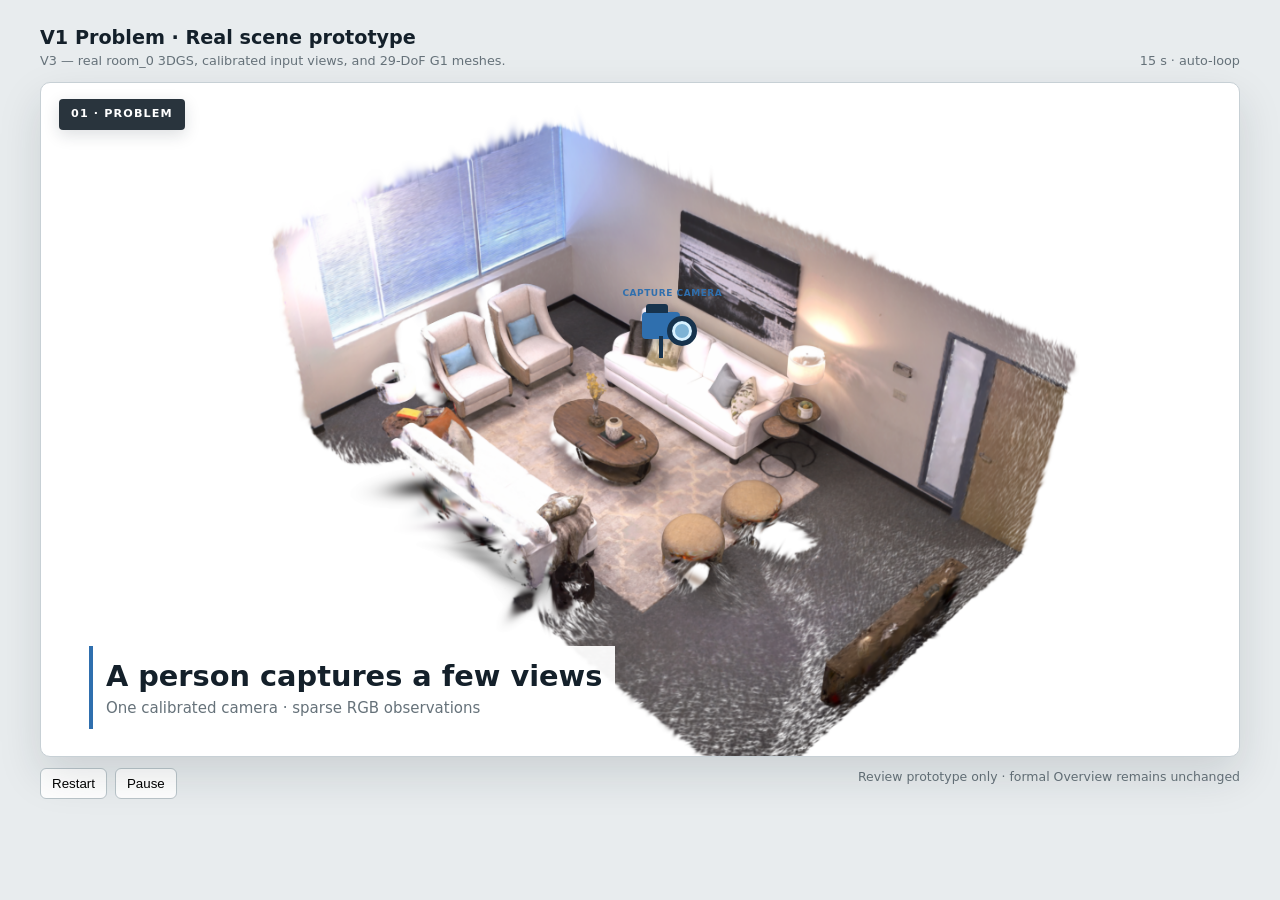
==== prototypes/problem-v3/index.html @ 17e302bf "Align head cameras and visualize support gap" ====
<!doctype html><html lang="en"><head><meta charset="utf-8"><meta name="viewport" content="width=device-width,initial-scale=1"><title>V1 Problem · Real 3DGS scene study</title><style>
:root{--ink:#14202a;--paper:#f5f7f8;--blue:#2f6fae;--rust:#b25f3f;--muted:#66727a}
*{box-sizing:border-box}
body{margin:0;background:#e8ecee;color:var(--ink);font:15px/1.45 Inter,system-ui,sans-serif}
main{width:min(1200px,calc(100% - 28px));margin:24px auto}
header{display:flex;justify-content:space-between;align-items:end;margin-bottom:12px}
h1{margin:0;font-size:1.2rem}
header p{margin:0;color:var(--muted);font-size:.8rem}
.stage{position:relative;overflow:hidden;aspect-ratio:16/9;background:#fff;border:1px solid #c7d0d5;border-radius:10px;box-shadow:0 18px 44px #14222d22}
.room,.robots{position:absolute;inset:0;width:100%;height:100%;object-fit:contain}
.room{animation:room 15s infinite}
.robots{opacity:0;animation:robots 15s infinite}
.phase{position:absolute;z-index:30;left:18px;top:16px;padding:7px 12px;border-radius:4px;background:#14202ae8;color:#fff;font-size:.7rem;font-weight:800;letter-spacing:.1em;box-shadow:0 5px 16px #14222d25}
.camera{position:absolute;z-index:12;left:50.2%;top:34%;width:38px;height:27px;border-radius:4px;background:var(--blue);box-shadow:0 5px 14px #11223355;animation:camera 15s infinite}
.camera:before{content:"CAPTURE CAMERA";position:absolute;left:-20px;top:-25px;width:100px;color:var(--blue);font-size:9px;font-weight:850;letter-spacing:.06em}
.camera:after{content:"";position:absolute;right:-17px;top:4px;width:20px;height:20px;border:5px solid #17334d;border-radius:50%;background:#7eb3d5;box-shadow:inset 0 0 0 3px #d9f2ff}
.camera .grip{position:absolute;left:4px;top:-8px;width:22px;height:9px;border-radius:3px 3px 0 0;background:#17334d}
.camera .tripod{position:absolute;left:17px;top:24px;width:4px;height:22px;background:#17334d}
.capture-cone{position:absolute;z-index:10;width:120px;height:78px;background:linear-gradient(90deg,#2f6fae55,#2f6fae08);clip-path:polygon(0 43%,100% 0,100% 100%,0 57%);opacity:0;transform-origin:left center;animation:captureCone 15s infinite}
.flash{position:absolute;z-index:11;left:49%;top:31%;width:75px;height:75px;border-radius:50%;background:#fff;opacity:0;animation:flash 15s infinite}
.photos{position:absolute;z-index:20;left:2%;top:8%;bottom:8%;width:25%}
.photo{position:absolute;width:72%;aspect-ratio:4/3;object-fit:cover;border:5px solid white;box-shadow:0 9px 24px #13243140;opacity:0}
.p1{top:0;left:0;animation:p1 15s infinite}
.p2{top:25%;left:18%;animation:p2 15s infinite}
.p3{top:50%;left:1%;animation:p3 15s infinite}
.p4{top:67%;left:22%;animation:p4 15s infinite}
.camera-map{position:absolute;z-index:21;inset:0;width:100%;height:100%;pointer-events:none}
.camera-map .pair{opacity:0}
.camera-map .pair-1{animation:pair1 15s infinite}.camera-map .pair-2{animation:pair2 15s infinite}.camera-map .pair-3{animation:pair3 15s infinite}
.camera-map .ray{fill:none;stroke:#b25f3f;stroke-width:3;stroke-dasharray:8 6;opacity:.78}
.camera-map .cone{fill:#b25f3f26;stroke:#b25f3f;stroke-width:2}
.camera-map .head-ring{fill:#fff;stroke:#b25f3f;stroke-width:6;filter:drop-shadow(0 3px 5px #52200f66)}
.camera-map .lens{fill:#17334d;stroke:#fff;stroke-width:2}
.camera-map .badge{fill:#b25f3f;stroke:#fff;stroke-width:3}
.camera-map text{fill:#fff;font:800 15px Inter,system-ui,sans-serif;text-anchor:middle;dominant-baseline:central}
.camera-map .camera-label{fill:#74321d;font-size:12px;text-anchor:start;paint-order:stroke;stroke:#fff;stroke-width:5px;stroke-linejoin:round}
.ego{position:absolute;z-index:22;right:2%;width:23%;aspect-ratio:4/3;object-fit:cover;border:5px solid white;box-shadow:0 9px 24px #13243140;opacity:0}
.e1{top:10%;animation:e1 15s infinite}
.e2{top:39%;animation:e2 15s infinite}
.e3{top:68%;animation:e3 15s infinite}
.ego-badge{position:absolute;z-index:24;right:23.2%;width:28px;height:28px;display:grid;place-items:center;border:3px solid #fff;border-radius:50%;color:#fff;background:var(--rust);font-size:.72rem;font-weight:850;opacity:0}
.b1{top:12%;animation:e1 15s infinite}.b2{top:41%;animation:e2 15s infinite}.b3{top:70%;animation:e3 15s infinite}
.copy{position:absolute;z-index:25;left:4%;bottom:4%;padding:10px 13px;background:#fffffff0;border-left:4px solid var(--blue);animation:copy 15s infinite}
.copy b{display:block;font-size:clamp(1.1rem,2.3vw,1.8rem)}
.copy span{color:var(--muted)}
.column-label{position:absolute;z-index:27;top:6%;padding:5px 8px;background:#fffffff0;border-radius:4px;font-size:.64rem;font-weight:850;letter-spacing:.07em;opacity:0;animation:finalGap 15s infinite}
.capture-label{left:27%;color:var(--blue)}
.ego-label{right:3%;color:var(--rust)}
.gap-band{position:absolute;z-index:28;left:48%;top:27%;width:25%;height:28%;padding:10px 13px 8px;border:1px solid #b25f3f55;border-radius:7px;background:#fffffff2;box-shadow:0 12px 30px #3f241b25;opacity:0;animation:finalGap 15s infinite}
.gap-band b{display:block;color:var(--rust);font-size:.68rem;letter-spacing:.09em;text-align:center}
.gap-bridge{display:block;width:100%;height:72%;margin-top:4px;overflow:visible}
.gap-bridge .deck-left{fill:var(--blue)}.gap-bridge .deck-right{fill:var(--rust)}
.gap-bridge .support{fill:none;stroke:#68757c;stroke-width:4;stroke-linecap:round}
.gap-bridge .break{fill:#b25f3f;stroke:#fff;stroke-width:2}
.gap-bridge .flow{fill:none;stroke:#fff;stroke-width:3;stroke-dasharray:8 5}
.gap-bridge text{fill:#68757c;font:800 10px Inter,system-ui,sans-serif;letter-spacing:.05em;text-anchor:middle}
.controls{display:flex;gap:8px;margin-top:11px}
.controls button{padding:7px 11px;background:#fff;border:1px solid #bac5ca;border-radius:6px;cursor:pointer}
.note{margin-left:auto;color:var(--muted);font-size:.78rem}

@keyframes captureCone{0%,6%{opacity:0;left:53%;top:34%;transform:rotate(10deg)}9%,45%{opacity:1}18%{left:53%;top:35%;transform:rotate(15deg)}26%{left:46%;top:47%;transform:rotate(-20deg)}34%{left:64%;top:52%;transform:rotate(25deg)}42%{left:61%;top:58%;transform:rotate(-35deg)}48%,100%{opacity:0}}
@keyframes room{0%,100%{transform:scale(1)}
45%,75%{transform:scale(.96)}
}
@keyframes camera{0%,5%{opacity:0;left:50.2%;top:34%}
8%,12%{opacity:1}
18%{left:50.1%;top:35%}
26%{left:43.3%;top:47%}
34%{left:60.8%;top:52%}
42%{left:57.4%;top:58%}
48%,100%{opacity:0}
}
@keyframes flash{0%,10%,17%,25%,33%,41%,100%{opacity:0}
11%,18%,26%,34%,42%{opacity:.8;transform:scale(1.4)}
}
@keyframes p1{0%,10%{opacity:0;transform:translateX(-20px)}
13%,94%{opacity:1;transform:none}
98%,100%{opacity:0}
}
@keyframes p2{0%,18%{opacity:0;transform:translateX(-20px)}
21%,94%{opacity:1;transform:none}
98%,100%{opacity:0}
}
@keyframes p3{0%,27%{opacity:0;transform:translateX(-20px)}
30%,94%{opacity:1;transform:none}
98%,100%{opacity:0}
}
@keyframes p4{0%,36%{opacity:0;transform:translateX(-20px)}
39%,94%{opacity:1;transform:none}
98%,100%{opacity:0}
}
@keyframes robots{0%,49%{opacity:0}
55%,91%{opacity:1}
97%,100%{opacity:0}
}
@keyframes frusta{0%,60%{opacity:0}
65%,91%{opacity:1}
97%,100%{opacity:0}
}
@keyframes pair1{0%,65%{opacity:0}69%,91%{opacity:1}97%,100%{opacity:0}}
@keyframes pair2{0%,70%{opacity:0}74%,91%{opacity:1}97%,100%{opacity:0}}
@keyframes pair3{0%,75%{opacity:0}79%,91%{opacity:1}97%,100%{opacity:0}}
@keyframes e1{0%,65%{opacity:0;transform:translateX(18px)}
69%,91%{opacity:1;transform:none}
97%,100%{opacity:0}
}
@keyframes e2{0%,70%{opacity:0;transform:translateX(18px)}
74%,91%{opacity:1;transform:none}
97%,100%{opacity:0}
}
@keyframes e3{0%,75%{opacity:0;transform:translateX(18px)}
79%,91%{opacity:1;transform:none}
97%,100%{opacity:0}
}
@keyframes copy{0%,4%{opacity:0}
8%,48%{opacity:1}
53%,100%{opacity:0}
}
@keyframes finalGap{0%,80%{opacity:0;transform:scale(.97)}84%,94%{opacity:1;transform:none}98%,100%{opacity:0}}
@media(max-width:650px){header{display:block}
.note{display:none}
.stage{border-radius:5px}
}

</style></head><body><main><header>
<div><h1>V1 Problem · Real scene prototype</h1><p>V3 — real room_0 3DGS, calibrated input views, and 29-DoF G1 meshes.</p></div><p>15 s · auto-loop</p></header><section class="stage" id="stage">

<img class="room" src="assets/room0-3dgs.png" alt="room_0 3D Gaussian Splatting scene">

<img class="robots" src="assets/g1-layer.png" alt="G1 meshes rendered in the same scene">
<div class="phase">01 · PROBLEM</div>
<div class="camera"><i class="grip"></i><i class="tripod"></i></div>
<div class="capture-cone"></div>
<div class="flash"></div>
<div class="photos">

<img class="photo p1" src="assets/rgb_5.png">

<img class="photo p2" src="assets/rgb_187.png">

<img class="photo p3" src="assets/rgb_392.png">

<img class="photo p4" src="assets/rgb_658.png"></div>
<div class="copy"><b>A person captures a few views</b><span>One calibrated camera · sparse RGB observations</span></div>
<svg class="camera-map" viewBox="0 0 1200 675" aria-label="Three G1 head cameras connected to their corresponding downward ego views">
  <g class="pair pair-1"><path class="ray" d="M428 261 C610 250 760 175 918 165"/><path class="cone" d="M428 261 L520 283 L483 344 Z"/><circle class="head-ring" cx="428" cy="261" r="15"/><circle class="lens" cx="428" cy="261" r="7"/><circle class="badge" cx="451" cy="244" r="13"/><text x="451" y="244">1</text><text class="camera-label" x="405" y="222">G1 HEAD CAMERA</text></g>
  <g class="pair pair-2"><path class="ray" d="M560 422 C690 420 805 375 918 365"/><path class="cone" d="M560 422 L650 449 L605 516 Z"/><circle class="head-ring" cx="560" cy="422" r="15"/><circle class="lens" cx="560" cy="422" r="7"/><circle class="badge" cx="583" cy="405" r="13"/><text x="583" y="405">2</text></g>
  <g class="pair pair-3"><path class="ray" d="M677 452 C760 485 835 545 918 560"/><path class="cone" d="M677 452 L770 493 L712 555 Z"/><circle class="head-ring" cx="677" cy="452" r="15"/><circle class="lens" cx="677" cy="452" r="7"/><circle class="badge" cx="700" cy="435" r="13"/><text x="700" y="435">3</text></g>
</svg>

<img class="ego e1" src="assets/ego-g1-seated.png" alt="Downward-looking G1 head-camera view at the seated state">

<img class="ego e2" src="assets/ego-g1-front.png" alt="Downward-looking G1 head-camera view at the front state">

<img class="ego e3" src="assets/ego-g1-center.png" alt="Downward-looking G1 head-camera view at the center state">
<span class="ego-badge b1">1</span><span class="ego-badge b2">2</span><span class="ego-badge b3">3</span>
<div class="column-label capture-label">HUMAN CAPTURE · RGB</div>
<div class="column-label ego-label">ROBOT EGO-VIEW · DOWNWARD</div>
<div class="gap-band" aria-label="Broken bridge visualizing the capture-consumption support gap"><b>CAPTURE–CONSUMPTION GAP</b><svg class="gap-bridge" viewBox="0 0 260 90" aria-hidden="true"><path class="support" d="M18 70 L48 39 M242 70 L212 39"/><path class="deck-left" d="M5 30 H112 L126 44 L111 54 H5 Z"/><path class="deck-right" d="M255 30 H148 L135 47 L151 54 H255 Z"/><path class="flow" d="M20 40 H99 M240 40 H161"/><path class="break" d="M124 42 L136 49 L127 58 L141 63 L131 78 L118 64 L123 54 L113 49 Z"/><circle class="break" cx="142" cy="71" r="4"/><circle class="break" cx="116" cy="76" r="3"/><text x="58" y="86">CAPTURE</text><text x="204" y="86">EGO VIEW</text></svg></div>
</section>
<div class="controls"><button id="restart">Restart</button><button id="pause">Pause</button><span class="note">Review prototype only · formal Overview remains unchanged</span></div></main><script>const s=document.querySelector('#stage');restart.onclick=()=>{s.style.display='none';s.offsetHeight;s.style.display='block'}
;pause.onclick=e=>{const p=s.classList.toggle('paused');s.querySelectorAll('*').forEach(x=>x.style.animationPlayState=p?'paused':'running');e.target.textContent=p?'Play':'Pause'}
;</script></body></html>
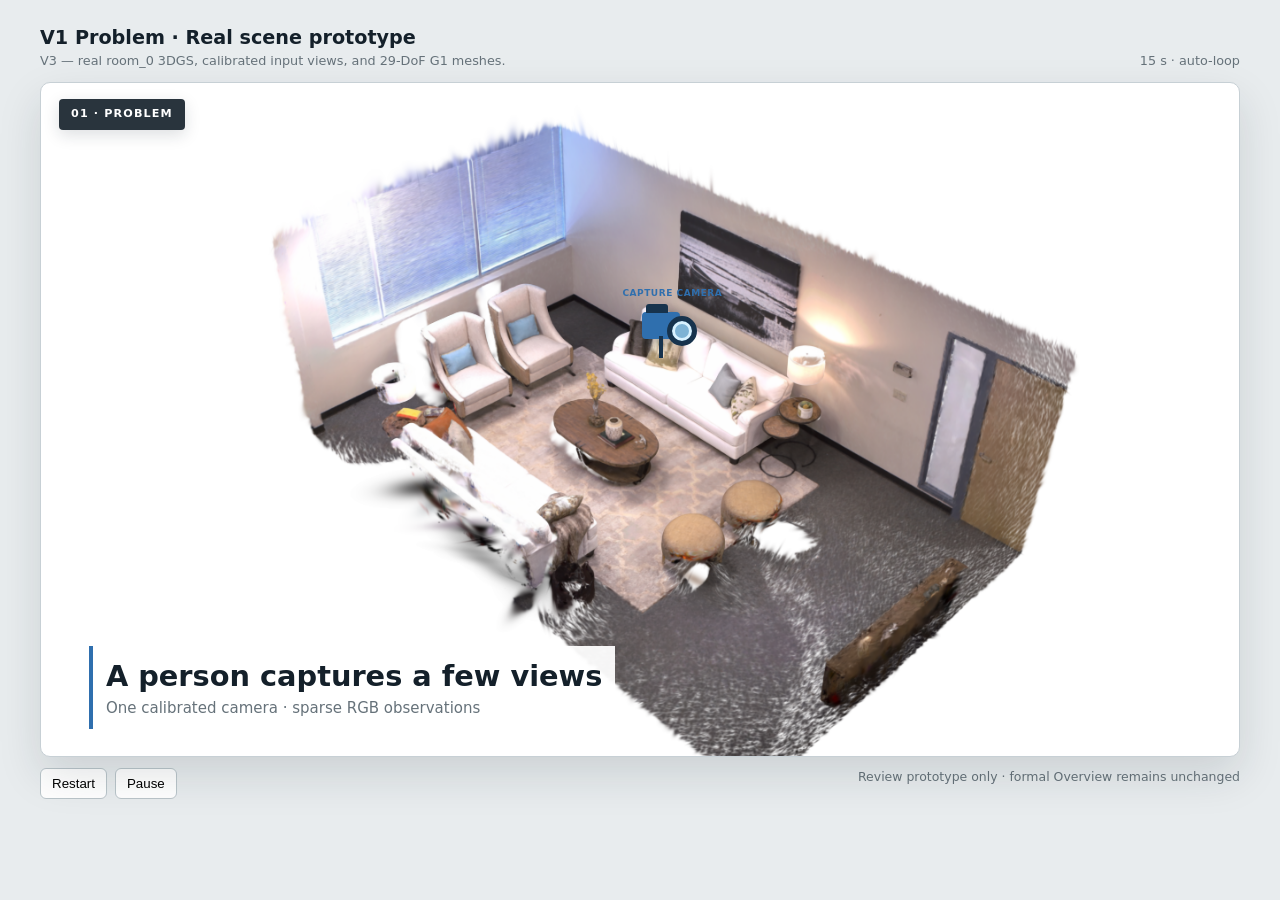
==== commit 8af2e81d: "Match ego card layout and camera directions" ====
--- a/prototypes/problem-v3/index.html
+++ b/prototypes/problem-v3/index.html
@@ -34,26 +34,30 @@
 .camera-map .badge{fill:#b25f3f;stroke:#fff;stroke-width:3}
 .camera-map text{fill:#fff;font:800 15px Inter,system-ui,sans-serif;text-anchor:middle;dominant-baseline:central}
 .camera-map .camera-label{fill:#74321d;font-size:12px;text-anchor:start;paint-order:stroke;stroke:#fff;stroke-width:5px;stroke-linejoin:round}
-.ego{position:absolute;z-index:22;right:2%;width:23%;aspect-ratio:4/3;object-fit:cover;border:5px solid white;box-shadow:0 9px 24px #13243140;opacity:0}
-.e1{top:10%;animation:e1 15s infinite}
-.e2{top:39%;animation:e2 15s infinite}
-.e3{top:68%;animation:e3 15s infinite}
-.ego-badge{position:absolute;z-index:24;right:23.2%;width:28px;height:28px;display:grid;place-items:center;border:3px solid #fff;border-radius:50%;color:#fff;background:var(--rust);font-size:.72rem;font-weight:850;opacity:0}
-.b1{top:12%;animation:e1 15s infinite}.b2{top:41%;animation:e2 15s infinite}.b3{top:70%;animation:e3 15s infinite}
+.ego-photos{position:absolute;z-index:22;right:2%;top:8%;bottom:8%;width:25%}
+.ego{position:absolute;width:72%;aspect-ratio:4/3;object-fit:cover;border:5px solid white;box-shadow:0 9px 24px #13243140;opacity:0}
+.e1{top:0;right:0;animation:e1 15s infinite}
+.e2{top:30%;right:18%;animation:e2 15s infinite}
+.e3{top:60%;right:1%;animation:e3 15s infinite}
+.ego-badge{position:absolute;z-index:24;width:28px;height:28px;display:grid;place-items:center;border:3px solid #fff;border-radius:50%;color:#fff;background:var(--rust);font-size:.72rem;font-weight:850;opacity:0}
+.b1{top:2%;right:68%;animation:e1 15s infinite}.b2{top:32%;right:86%;animation:e2 15s infinite}.b3{top:62%;right:69%;animation:e3 15s infinite}
 .copy{position:absolute;z-index:25;left:4%;bottom:4%;padding:10px 13px;background:#fffffff0;border-left:4px solid var(--blue);animation:copy 15s infinite}
 .copy b{display:block;font-size:clamp(1.1rem,2.3vw,1.8rem)}
 .copy span{color:var(--muted)}
 .column-label{position:absolute;z-index:27;top:6%;padding:5px 8px;background:#fffffff0;border-radius:4px;font-size:.64rem;font-weight:850;letter-spacing:.07em;opacity:0;animation:finalGap 15s infinite}
 .capture-label{left:27%;color:var(--blue)}
 .ego-label{right:3%;color:var(--rust)}
-.gap-band{position:absolute;z-index:28;left:48%;top:27%;width:25%;height:28%;padding:10px 13px 8px;border:1px solid #b25f3f55;border-radius:7px;background:#fffffff2;box-shadow:0 12px 30px #3f241b25;opacity:0;animation:finalGap 15s infinite}
-.gap-band b{display:block;color:var(--rust);font-size:.68rem;letter-spacing:.09em;text-align:center}
-.gap-bridge{display:block;width:100%;height:72%;margin-top:4px;overflow:visible}
-.gap-bridge .deck-left{fill:var(--blue)}.gap-bridge .deck-right{fill:var(--rust)}
-.gap-bridge .support{fill:none;stroke:#68757c;stroke-width:4;stroke-linecap:round}
-.gap-bridge .break{fill:#b25f3f;stroke:#fff;stroke-width:2}
-.gap-bridge .flow{fill:none;stroke:#fff;stroke-width:3;stroke-dasharray:8 5}
-.gap-bridge text{fill:#68757c;font:800 10px Inter,system-ui,sans-serif;letter-spacing:.05em;text-anchor:middle}
+.gap-band{position:absolute;z-index:28;left:24%;top:2%;width:54%;height:27%;opacity:0;animation:finalGap 15s infinite;pointer-events:none}
+.gap-band b{position:absolute;left:50%;top:0;transform:translateX(-50%);padding:5px 10px;border:1px solid #b25f3f55;border-radius:4px;background:#fffffff0;color:var(--rust);font-size:.68rem;letter-spacing:.1em;white-space:nowrap;box-shadow:0 6px 18px #3f241b20}
+.gap-curve{display:block;width:100%;height:100%;overflow:visible;filter:drop-shadow(0 5px 5px #14222d30)}
+.gap-curve .arc-left,.gap-curve .arc-right{fill:none;stroke-width:9;stroke-linecap:round}
+.gap-curve .arc-left{stroke:var(--blue)}.gap-curve .arc-right{stroke:var(--rust)}
+.gap-curve .arc-ghost{fill:none;stroke:#fff;stroke-width:3;stroke-dasharray:9 8;opacity:.9}
+.gap-curve .arrow-right{fill:var(--rust)}
+.gap-curve .bolt{fill:#f1a52b;stroke:#fff;stroke-width:5;stroke-linejoin:round}
+.gap-curve .gap-ring{fill:#fff;stroke:var(--rust);stroke-width:4}
+.gap-curve text{font:850 12px Inter,system-ui,sans-serif;letter-spacing:.08em;text-anchor:middle;paint-order:stroke;stroke:#fff;stroke-width:5px;stroke-linejoin:round}
+.gap-curve .capture-end{fill:var(--blue)}.gap-curve .ego-end{fill:var(--rust)}
 .controls{display:flex;gap:8px;margin-top:11px}
 .controls button{padding:7px 11px;background:#fff;border:1px solid #bac5ca;border-radius:6px;cursor:pointer}
 .note{margin-left:auto;color:var(--muted);font-size:.78rem}
@@ -143,20 +147,20 @@
 <img class="photo p4" src="assets/rgb_658.png"></div>
 <div class="copy"><b>A person captures a few views</b><span>One calibrated camera · sparse RGB observations</span></div>
 <svg class="camera-map" viewBox="0 0 1200 675" aria-label="Three G1 head cameras connected to their corresponding downward ego views">
-  <g class="pair pair-1"><path class="ray" d="M428 261 C610 250 760 175 918 165"/><path class="cone" d="M428 261 L520 283 L483 344 Z"/><circle class="head-ring" cx="428" cy="261" r="15"/><circle class="lens" cx="428" cy="261" r="7"/><circle class="badge" cx="451" cy="244" r="13"/><text x="451" y="244">1</text><text class="camera-label" x="405" y="222">G1 HEAD CAMERA</text></g>
-  <g class="pair pair-2"><path class="ray" d="M560 422 C690 420 805 375 918 365"/><path class="cone" d="M560 422 L650 449 L605 516 Z"/><circle class="head-ring" cx="560" cy="422" r="15"/><circle class="lens" cx="560" cy="422" r="7"/><circle class="badge" cx="583" cy="405" r="13"/><text x="583" y="405">2</text></g>
-  <g class="pair pair-3"><path class="ray" d="M677 452 C760 485 835 545 918 560"/><path class="cone" d="M677 452 L770 493 L712 555 Z"/><circle class="head-ring" cx="677" cy="452" r="15"/><circle class="lens" cx="677" cy="452" r="7"/><circle class="badge" cx="700" cy="435" r="13"/><text x="700" y="435">3</text></g>
+  <g class="pair pair-1"><path class="ray" d="M426 258 C610 250 790 145 960 135"/><path class="cone" d="M426 258 L513 330 L449 369 Z"/><circle class="head-ring" cx="426" cy="258" r="15"/><circle class="lens" cx="426" cy="258" r="7"/><circle class="badge" cx="449" cy="241" r="13"/><text x="449" y="241">1</text><text class="camera-label" x="403" y="219">G1 HEAD CAMERA</text></g>
+  <g class="pair pair-2"><path class="ray" d="M561 426 C690 420 800 355 906 338"/><path class="cone" d="M561 426 L579 530 L505 517 Z"/><circle class="head-ring" cx="561" cy="426" r="15"/><circle class="lens" cx="561" cy="426" r="7"/><circle class="badge" cx="584" cy="409" r="13"/><text x="584" y="409">2</text></g>
+  <g class="pair pair-3"><path class="ray" d="M682 455 C770 475 850 525 957 540"/><path class="cone" d="M682 455 L582 507 L569 433 Z"/><circle class="head-ring" cx="682" cy="455" r="15"/><circle class="lens" cx="682" cy="455" r="7"/><circle class="badge" cx="705" cy="438" r="13"/><text x="705" y="438">3</text></g>
 </svg>
 
-<img class="ego e1" src="assets/ego-g1-seated.png" alt="Downward-looking G1 head-camera view at the seated state">
+<div class="ego-photos"><img class="ego e1" src="assets/ego-g1-seated.png" alt="G1 head-camera view at the seated state">
 
-<img class="ego e2" src="assets/ego-g1-front.png" alt="Downward-looking G1 head-camera view at the front state">
+<img class="ego e2" src="assets/ego-g1-front.png" alt="G1 head-camera view at the front state">
 
-<img class="ego e3" src="assets/ego-g1-center.png" alt="Downward-looking G1 head-camera view at the center state">
-<span class="ego-badge b1">1</span><span class="ego-badge b2">2</span><span class="ego-badge b3">3</span>
+<img class="ego e3" src="assets/ego-g1-center.png" alt="G1 head-camera view at the center state">
+<span class="ego-badge b1">1</span><span class="ego-badge b2">2</span><span class="ego-badge b3">3</span></div>
 <div class="column-label capture-label">HUMAN CAPTURE · RGB</div>
-<div class="column-label ego-label">ROBOT EGO-VIEW · DOWNWARD</div>
-<div class="gap-band" aria-label="Broken bridge visualizing the capture-consumption support gap"><b>CAPTURE–CONSUMPTION GAP</b><svg class="gap-bridge" viewBox="0 0 260 90" aria-hidden="true"><path class="support" d="M18 70 L48 39 M242 70 L212 39"/><path class="deck-left" d="M5 30 H112 L126 44 L111 54 H5 Z"/><path class="deck-right" d="M255 30 H148 L135 47 L151 54 H255 Z"/><path class="flow" d="M20 40 H99 M240 40 H161"/><path class="break" d="M124 42 L136 49 L127 58 L141 63 L131 78 L118 64 L123 54 L113 49 Z"/><circle class="break" cx="142" cy="71" r="4"/><circle class="break" cx="116" cy="76" r="3"/><text x="58" y="86">CAPTURE</text><text x="204" y="86">EGO VIEW</text></svg></div>
+<div class="column-label ego-label">ROBOT EGO-VIEW</div>
+<div class="gap-band" aria-label="Left-to-right broken arrow visualizing the capture-consumption support gap"><b>CAPTURE–CONSUMPTION GAP</b><svg class="gap-curve" viewBox="0 0 700 190" aria-hidden="true"><path class="arc-left" d="M30 120 C135 72 235 72 326 105"/><path class="arc-right" d="M374 105 C470 72 565 72 650 111"/><path class="arc-ghost" d="M32 120 C135 72 235 72 326 105 M374 105 C470 72 565 72 648 111"/><path class="arrow-right" d="M640 91 L682 125 L632 137 Z"/><circle class="gap-ring" cx="350" cy="105" r="31"/><path class="bolt" d="M357 67 L330 107 L348 107 L339 143 L371 96 L353 96 Z"/><text class="capture-end" x="88" y="163">HUMAN CAPTURES</text><text class="ego-end" x="606" y="163">ROBOT EGO VIEWS</text></svg></div>
 </section>
 <div class="controls"><button id="restart">Restart</button><button id="pause">Pause</button><span class="note">Review prototype only · formal Overview remains unchanged</span></div></main><script>const s=document.querySelector('#stage');restart.onclick=()=>{s.style.display='none';s.offsetHeight;s.style.display='block'}
 ;pause.onclick=e=>{const p=s.classList.toggle('paused');s.querySelectorAll('*').forEach(x=>x.style.animationPlayState=p?'paused':'running');e.target.textContent=p?'Play':'Pause'}
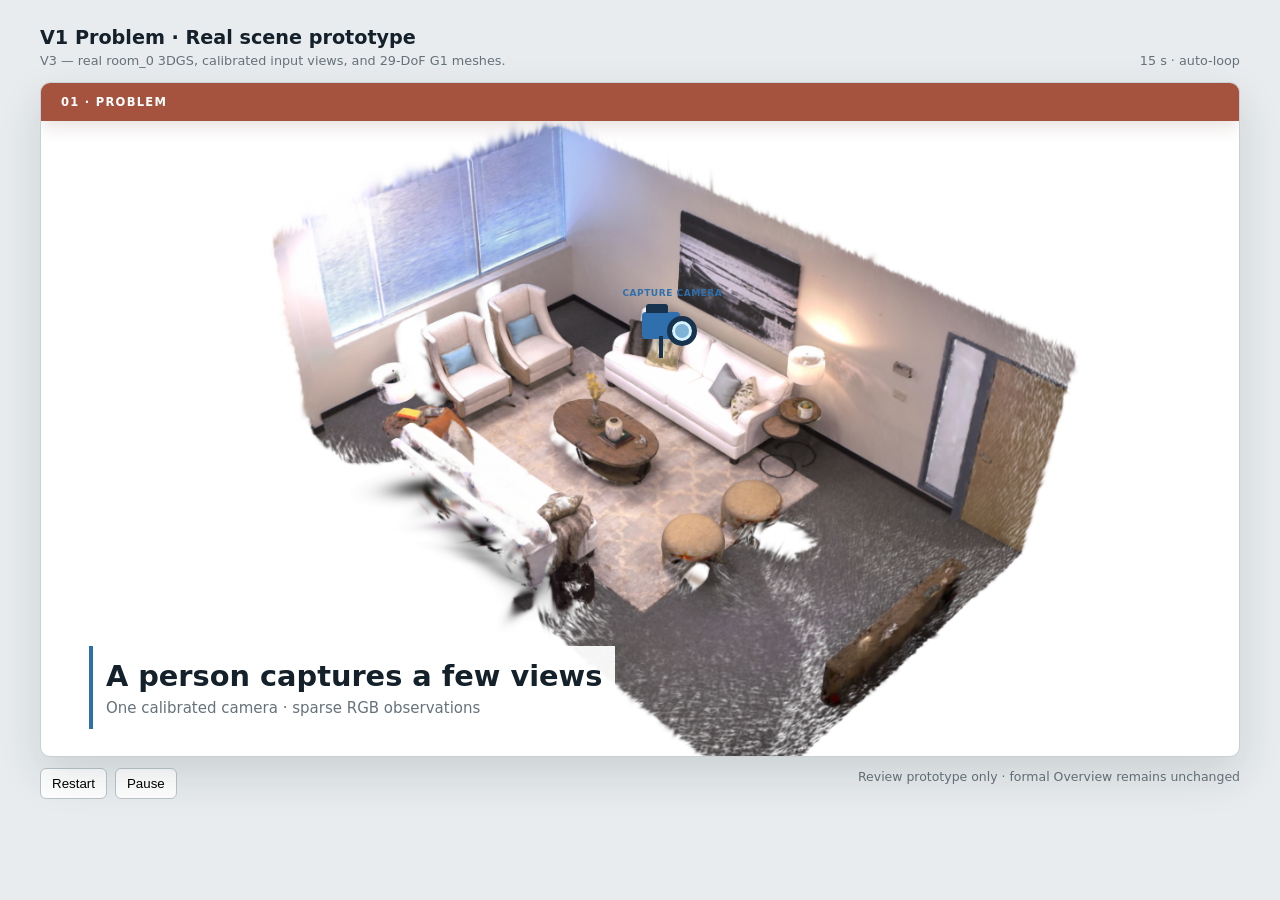
==== commit 2e918026: "Use full-width problem chapter banner" ====
--- a/prototypes/problem-v3/index.html
+++ b/prototypes/problem-v3/index.html
@@ -10,7 +10,7 @@
 .room,.robots{position:absolute;inset:0;width:100%;height:100%;object-fit:contain}
 .room{animation:room 15s infinite}
 .robots{opacity:0;animation:robots 15s infinite}
-.phase{position:absolute;z-index:30;left:18px;top:16px;padding:7px 12px;border-radius:4px;background:#14202ae8;color:#fff;font-size:.7rem;font-weight:800;letter-spacing:.1em;box-shadow:0 5px 16px #14222d25}
+.phase{position:absolute;z-index:30;left:0;right:0;top:0;height:38px;display:flex;align-items:center;padding:0 20px;background:#a5533f;color:#fff;font-size:.72rem;font-weight:820;letter-spacing:.11em;box-shadow:0 5px 18px #44201625}
 .camera{position:absolute;z-index:12;left:50.2%;top:34%;width:38px;height:27px;border-radius:4px;background:var(--blue);box-shadow:0 5px 14px #11223355;animation:camera 15s infinite}
 .camera:before{content:"CAPTURE CAMERA";position:absolute;left:-20px;top:-25px;width:100px;color:var(--blue);font-size:9px;font-weight:850;letter-spacing:.06em}
 .camera:after{content:"";position:absolute;right:-17px;top:4px;width:20px;height:20px;border:5px solid #17334d;border-radius:50%;background:#7eb3d5;box-shadow:inset 0 0 0 3px #d9f2ff}
@@ -44,10 +44,10 @@
 .copy{position:absolute;z-index:25;left:4%;bottom:4%;padding:10px 13px;background:#fffffff0;border-left:4px solid var(--blue);animation:copy 15s infinite}
 .copy b{display:block;font-size:clamp(1.1rem,2.3vw,1.8rem)}
 .copy span{color:var(--muted)}
-.column-label{position:absolute;z-index:27;top:6%;padding:5px 8px;background:#fffffff0;border-radius:4px;font-size:.64rem;font-weight:850;letter-spacing:.07em;opacity:0;animation:finalGap 15s infinite}
+.column-label{position:absolute;z-index:27;top:10%;padding:5px 8px;background:#fffffff0;border-radius:4px;font-size:.64rem;font-weight:850;letter-spacing:.07em;opacity:0;animation:finalGap 15s infinite}
 .capture-label{left:27%;color:var(--blue)}
 .ego-label{right:3%;color:var(--rust)}
-.gap-band{position:absolute;z-index:28;left:24%;top:2%;width:54%;height:27%;opacity:0;animation:finalGap 15s infinite;pointer-events:none}
+.gap-band{position:absolute;z-index:28;left:24%;top:7%;width:54%;height:25%;opacity:0;animation:finalGap 15s infinite;pointer-events:none}
 .gap-band b{position:absolute;left:50%;top:0;transform:translateX(-50%);padding:5px 10px;border:1px solid #b25f3f55;border-radius:4px;background:#fffffff0;color:var(--rust);font-size:.68rem;letter-spacing:.1em;white-space:nowrap;box-shadow:0 6px 18px #3f241b20}
 .gap-curve{display:block;width:100%;height:100%;overflow:visible;filter:drop-shadow(0 5px 5px #14222d30)}
 .gap-curve .arc-left,.gap-curve .arc-right{fill:none;stroke-width:9;stroke-linecap:round}
